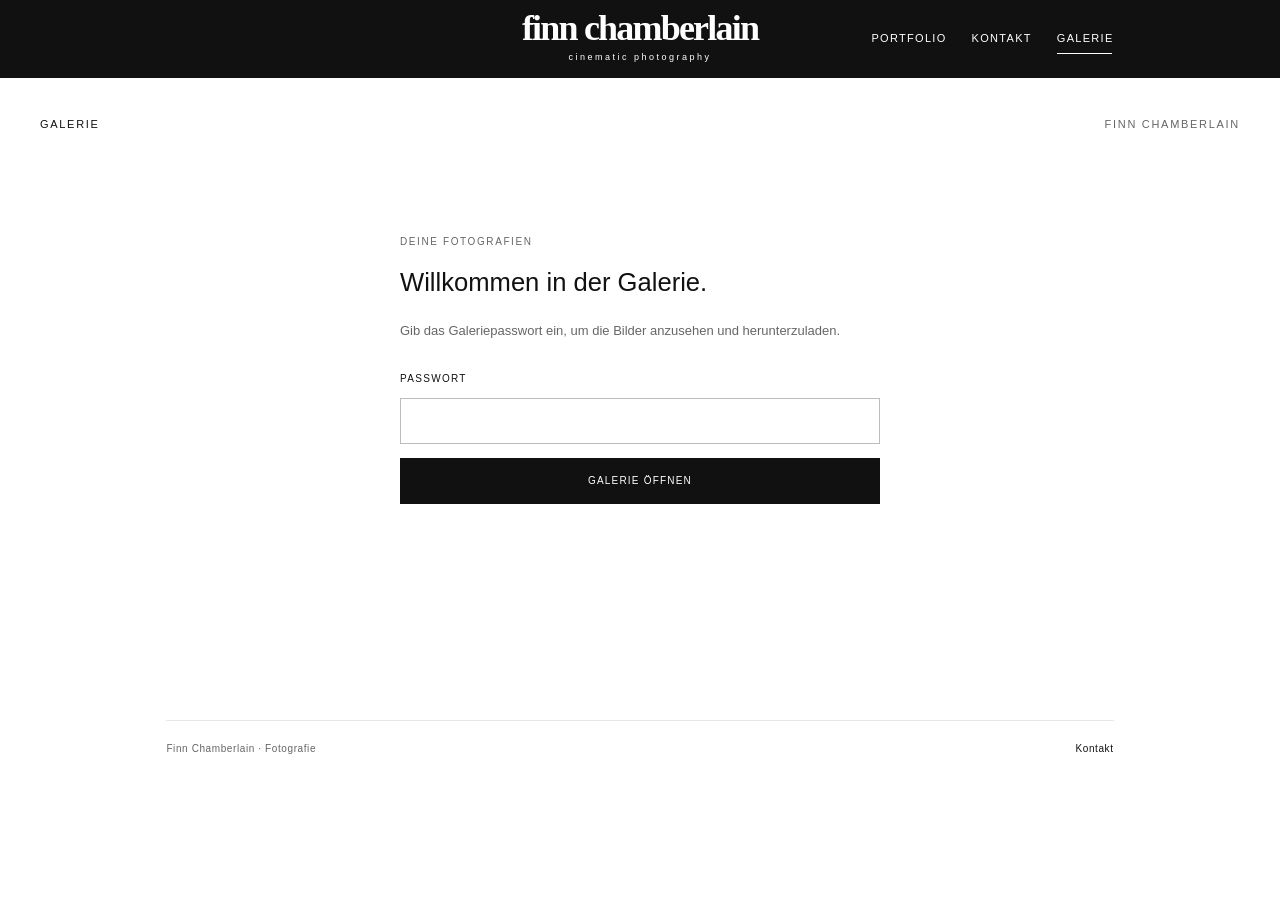
==== galerie/index.html @ cdeca8a9 "Initial photography portfolio and client gallery" ====
<!doctype html>
<html lang="de">
<head>
  <meta charset="utf-8">
  <meta name="viewport" content="width=device-width, initial-scale=1">
  <meta name="robots" content="noindex, nofollow">
  <meta name="theme-color" content="#111111">
  <title>Galerie — Finn Chamberlain</title>
  <link rel="stylesheet" href="../styles.css">
  <link rel="stylesheet" href="gallery.css?v=sidebar-2">
  <script src="config.js" defer></script>
  <script src="local-hint.js" defer></script>
  <script type="module" src="gallery.mjs?v=sidebar-2"></script>
</head>
<body>
  <a class="skip-link" href="#main">Zum Inhalt</a>
  <header class="site-header"><div class="header-inner">
    <a class="wordmark" href="../index.html">finn chamberlain<span>cinematic photography</span></a>
    <nav aria-label="Hauptnavigation"><a href="../index.html">Portfolio</a><a href="../about.html#kontakt">Kontakt</a><a href="./" aria-current="page">Galerie</a></nav>
  </div></header>
  <main id="main" class="page gallery-page customer-gallery-page">
    <div class="series-heading"><h1>Galerie</h1><p>Finn Chamberlain</p></div>
    <noscript><p class="message">Bitte aktiviere JavaScript, um die Galerie zu öffnen.</p></noscript>
    <section id="gate" class="gallery-gate" aria-labelledby="gate-title">
      <p class="form-eyebrow">Deine Fotografien</p>
      <h2 id="gate-title">Willkommen in der Galerie.</h2>
      <p>Gib das Galeriepasswort ein, um die Bilder anzusehen und herunterzuladen.</p>
      <form id="password-form" class="gallery-form">
        <label for="gallery-password">Passwort</label>
        <input id="gallery-password" type="password" autocomplete="current-password" required aria-describedby="login-status">
        <button class="solid-button" type="submit">Galerie öffnen</button>
        <p id="login-status" class="status-message" role="status"></p>
      </form>
    </section>
    <section id="collection" class="gallery-layout" hidden aria-label="Fotogalerie">
      <aside class="gallery-sidebar" aria-labelledby="sidebar-title">
        <button id="close-sidebar" class="text-button drawer-close" type="button" hidden>Schließen ×</button>
        <p class="form-eyebrow">Für dich bereitgestellt</p>
        <h2 id="sidebar-title">Deine Galerie.</h2>
        <dl class="gallery-facts">
          <div class="gallery-count-row"><dt>Fotografien</dt><dd id="photo-count">—</dd></div>
          <div><dt>Gesamtgröße</dt><dd id="total-size">—</dd></div>
          <div><dt>ZIP-Download</dt><dd id="archive-size">—</dd></div>
          <div><dt>Dateiformate</dt><dd id="photo-formats">—</dd></div>
          <div><dt>Dateigrößen</dt><dd id="file-size-range">—</dd></div>
          <div><dt>Stand der Galerie</dt><dd><time id="gallery-updated">—</time></dd></div>
        </dl>
        <a id="download-all" class="solid-button" download="Finn-Chamberlain-Galerie.zip" hidden><span>Alle herunterladen ↓</span><span class="button-note">ZIP</span></a>
        <p id="download-help" class="sidebar-help" hidden>Alle bereitgestellten Originaldateien in einer ZIP. Nach dem Download die ZIP-Datei entpacken.</p>
        <div class="sidebar-guide"><h3>Einzelne Bilder</h3><p>Ein Foto anklicken, um es vollständig anzusehen und einzeln herunterzuladen. Mit den Pfeiltasten wechselst du zwischen den Bildern.</p></div>
        <div class="sidebar-actions"><button id="refresh-gallery" class="text-button" type="button">Aktualisieren</button><button id="lock-gallery" class="text-button" type="button">Abmelden</button></div>
        <a class="sidebar-contact" href="../about.html#kontakt">Fragen zu deinen Fotos? Kontakt ↗</a>
      </aside>
      <div class="gallery-content">
        <button id="open-sidebar" class="solid-button mobile-sidebar-button" type="button" aria-haspopup="dialog" aria-controls="gallery-drawer">Downloads &amp; Galerie-Infos</button>
        <div class="collection-heading"><h2>Alle Fotografien</h2><p>Zum Vergrößern anklicken</p></div>
        <p id="gallery-status" class="status-message" role="status"></p>
        <div id="empty-gallery" class="empty-state" hidden><h3>Noch keine Fotos.</h3><p>Sobald die ersten Bilder veröffentlicht sind, erscheinen sie hier.</p></div>
        <div id="photo-grid" class="customer-grid"></div>
      </div>
    </section>
  </main>
  <footer class="site-footer"><span>Finn Chamberlain · Fotografie</span><a href="../about.html#kontakt">Kontakt</a></footer>
  <dialog id="gallery-drawer" class="gallery-drawer" aria-labelledby="sidebar-title"></dialog>
  <dialog id="photo-viewer" class="photo-viewer" aria-label="Vergrößerte Bildansicht">
    <div class="viewer-toolbar"><div><span id="viewer-counter"></span><p id="viewer-meta" class="viewer-meta"></p></div><button id="close-viewer" class="text-button" type="button" autofocus>Schließen ×</button></div>
    <div class="viewer-stage"><img id="viewer-image" alt=""></div>
    <div class="viewer-footer">
      <button id="previous-photo" class="text-button" type="button" aria-label="Vorheriges Foto">← Zurück</button>
      <a id="download-photo" class="text-button" download>Foto herunterladen</a>
      <button id="next-photo" class="text-button" type="button" aria-label="Nächstes Foto">Weiter →</button>
    </div>
  </dialog>
</body>
</html>
---- styles.css ----
@charset "UTF-8";

:root {
  --white: #ffffff;
  --black: #111111;
  --muted: #666666;
  --line: #e6e6e6;
  --serif: Georgia, "Times New Roman", serif;
  --sans: "Helvetica Neue", Helvetica, Arial, sans-serif;
  --content-width: 74%;
  --content-max: 1480px;
  --image-gap: clamp(16px, 1.25vw, 24px);
}

* { box-sizing: border-box; }
body {
  margin: 0;
  background: var(--white);
  color: var(--black);
  font-family: var(--sans);
  -webkit-font-smoothing: antialiased;
}
a { color: inherit; text-decoration: none; }
a:focus-visible { outline: 2px solid currentColor; outline-offset: 5px; }
h1, h2, p { margin: 0; }
::selection { color: var(--white); background: var(--black); }
.visually-hidden {
  position: absolute;
  width: 1px;
  height: 1px;
  padding: 0;
  margin: -1px;
  overflow: hidden;
  clip-path: inset(50%);
  white-space: nowrap;
  border: 0;
}
.skip-link {
  position: fixed;
  z-index: 10;
  top: 10px;
  left: 10px;
  padding: 12px 18px;
  color: var(--black);
  background: var(--white);
  transform: translateY(-160%);
}
.skip-link:focus { transform: translateY(0); }

.site-header { color: var(--white); background: var(--black); }
.header-inner {
  width: var(--content-width);
  max-width: var(--content-max);
  min-height: 78px;
  margin-inline: auto;
  display: grid;
  grid-template-columns: minmax(0, 1fr) auto minmax(0, 1fr);
  align-items: center;
  gap: 24px;
}
.wordmark {
  grid-column: 2;
  padding: 6px 0 10px;
  text-align: center;
  font-family: var(--serif);
  font-size: 36px;
  font-weight: 700;
  line-height: 1;
  letter-spacing: -1.8px;
  white-space: nowrap;
}
.wordmark span {
  display: block;
  margin-top: 5px;
  font-family: var(--sans);
  font-size: 9px;
  font-weight: 400;
  line-height: 1.4;
  letter-spacing: 2.5px;
}
.site-header nav {
  justify-self: end;
  display: flex;
  gap: 25px;
  align-items: center;
}
.site-header nav a {
  position: relative;
  padding: 12px 0;
  font-size: 11px;
  line-height: 1.4;
  letter-spacing: 1.3px;
  text-transform: uppercase;
  white-space: nowrap;
}
.site-header nav a::after {
  content: "";
  position: absolute;
  bottom: 5px;
  left: 0;
  right: 1.3px;
  height: 1px;
  background: currentColor;
  transform: scaleX(0);
  transform-origin: left;
  transition: transform 180ms ease;
}
.site-header nav a[aria-current="page"]::after,
.site-header nav a:hover::after,
.site-header nav a:focus-visible::after { transform: scaleX(1); }

.page {
  width: var(--content-width);
  max-width: var(--content-max);
  margin: clamp(32px, 3vw, 52px) auto 0;
}
.series-heading {
  display: flex;
  justify-content: space-between;
  align-items: baseline;
  gap: 12px 28px;
  margin-bottom: 18px;
}
.series-heading h1,
.series-heading h2,
.series-heading p {
  font-size: 11px;
  font-weight: 400;
  line-height: 1.6;
  letter-spacing: 1.7px;
  text-transform: uppercase;
}
.series-heading p { text-align: right; color: var(--muted); }
.series-heading h2 > span, .series-heading p > span { display: inline-block; margin-inline: 2px; }
.photo-grid {
  display: grid;
  grid-template-columns: repeat(3, minmax(0, 1fr));
  gap: var(--image-gap);
}
.photo-placeholder {
  position: relative;
  min-width: 0;
  aspect-ratio: 2 / 3;
  background: #eeeeee;
}
.photo-placeholder span {
  position: absolute;
  bottom: 14px;
  left: 14px;
  right: 14px;
  color: var(--muted);
  font-size: 10px;
  line-height: 1.5;
  letter-spacing: .5px;
}
.photo-grid img {
  display: block;
  min-width: 0;
  width: 100%;
  height: auto;
}
.portfolio-grid > img:not(.photo-landscape) { aspect-ratio: 2 / 3; object-fit: cover; }
.tokygo-grid > img:not(.photo-landscape) { aspect-ratio: 4 / 5; }
.photo-landscape { grid-column: 1 / -1; }
.photo-series + .photo-series { margin-top: 64px; }

.about-layout {
  display: grid;
  grid-template-columns: minmax(0, 1fr) minmax(0, 1.15fr);
  gap: clamp(36px, 5vw, 88px);
  align-items: start;
}
.about-heading { margin-bottom: 28px; }
.about-figure { margin: 0; }
.about-portrait { display: block; width: 100%; height: auto; }
.about-figure figcaption { display: flex; justify-content: space-between; gap: 20px; margin-top: 14px; font-size: 9px; line-height: 1.6; letter-spacing: 1px; text-transform: uppercase; }
.about-figure figcaption span { color: var(--muted); }
.about-copy { padding-top: 8px; }
.about-kicker { color: var(--muted); font-size: 9px; letter-spacing: 1.4px; text-transform: uppercase; line-height: 1.8; }
.about-copy h2 {
  margin: 14px 0 30px;
  font-size: clamp(20px, 2vw, 28px);
  font-weight: 400;
  line-height: 1.4;
  letter-spacing: 1.5px;
  text-transform: uppercase;
}
.about-prose {
  max-width: 62ch;
  font-size: 14px;
  line-height: 1.95;
  text-align: justify;
  text-align-last: left;
  -webkit-hyphens: auto;
  hyphens: auto;
  overflow-wrap: break-word;
}
.about-prose p + p { margin-top: 20px; }
.about-contact-link { display: inline-flex; align-items: center; gap: 24px; min-height: 44px; margin-top: 22px; font-size: 10px; letter-spacing: 1.4px; text-transform: uppercase; }
.about-contact-link:hover { text-decoration: underline; text-underline-offset: 5px; }
.draft-note { color: var(--muted); }
.contact-section { margin-top: 64px; scroll-margin-top: 24px; }
.about-contact { display: grid; grid-template-columns: 1fr 1.15fr; gap: clamp(36px, 5vw, 88px); padding-top: 26px; border-top: 1px solid var(--line); }
.about-contact h2 { font-size: 11px; font-weight: 400; line-height: 1.8; letter-spacing: 1.7px; text-transform: uppercase; }
.about-contact p { font-size: 13px; line-height: 1.9; }
.about-contact .draft-note { margin-top: 12px; font-size: 11px; }
.publications-section { margin-top: clamp(56px, 6vw, 96px); }
.publication-list { list-style: none; padding: 0; margin: 26px 0 0; }
.publication-entry {
  display: grid;
  grid-template-columns: 72px minmax(0, 1fr);
  align-items: baseline;
  gap: 28px;
  padding: 27px 0;
  border-top: 1px solid var(--line);
  border-bottom: 1px solid var(--line);
}
.publication-entry + .publication-entry { border-top: 0; }
.publication-entry > div { display: grid; grid-template-columns: minmax(0, 1fr) minmax(0, 1.2fr); gap: 28px; align-items: baseline; }
.publication-year { color: var(--muted); font-size: 11px; line-height: 1.8; }
.publication-entry h3 { margin: 0; font-family: var(--sans); font-size: 13px; font-weight: 400; line-height: 1.6; letter-spacing: 1px; text-transform: uppercase; }
.publication-entry p { margin: 0; color: var(--muted); font-size: 11px; line-height: 1.9; }
.site-footer {
  width: var(--content-width);
  max-width: var(--content-max);
  margin: 64px auto 0;
  padding: 20px 0 28px;
  border-top: 1px solid var(--line);
  display: flex;
  justify-content: space-between;
  gap: 20px;
  font-size: 10px;
  line-height: 1.6;
  letter-spacing: .6px;
  color: var(--muted);
}
.site-footer a { color: var(--black); }
.site-footer a:hover { text-decoration: underline; text-underline-offset: 4px; }

.brand-index { display: flex; flex-wrap: wrap; gap: 18px 36px; padding: 18px 0 35px; }
.brand-index a { padding: 7px 0; font-size: 10px; line-height: 1.6; letter-spacing: 1px; text-transform: uppercase; }
.brand-index a span { color: var(--muted); margin-right: 10px; }
.brand-index a:hover { text-decoration: underline; text-underline-offset: 5px; }
.brand-story { display: grid; grid-template-columns: minmax(0, 1fr) minmax(0, 3fr); gap: clamp(28px, 4vw, 72px); scroll-margin-top: 32px; }
.brand-story + .brand-story { margin-top: clamp(64px, 8vw, 128px); padding-top: 48px; border-top: 1px solid var(--line); }
.brand-story-info { position: sticky; top: 36px; align-self: start; padding-top: 3px; }
.brand-story-number, .brand-story-count { font-size: 9px; line-height: 1.7; letter-spacing: 1.2px; text-transform: uppercase; color: var(--muted); }
.brand-story-info h2 { margin: 25px 0 35px; font-family: var(--sans); font-size: clamp(21px, 2.1vw, 34px); font-weight: 400; line-height: 1.25; letter-spacing: -.3px; text-transform: uppercase; overflow-wrap: anywhere; }
.brand-facts { margin: 0; }
.brand-facts > div + div { margin-top: 24px; }
.brand-facts dt { margin-bottom: 7px; color: var(--muted); font-size: 9px; line-height: 1.6; letter-spacing: 1.2px; text-transform: uppercase; }
.brand-facts dd { margin: 0; font-size: 12px; line-height: 1.7; }
.brand-story-count { margin-top: 42px; padding-top: 18px; border-top: 1px solid var(--line); }
.brand-story-images { display: grid; grid-template-columns: repeat(2, minmax(0, 1fr)); gap: var(--image-gap); align-items: start; }
.brand-story-images img { display: block; min-width: 0; width: 100%; height: auto; aspect-ratio: 3 / 2; object-fit: cover; }
.brand-story-images .story-portrait { aspect-ratio: 2 / 3; }
.story-full { grid-column: 1 / -1; }
.brand-story-end { grid-column: 1 / -1; display: flex; justify-content: space-between; gap: 16px; padding-top: 2px; color: var(--muted); font-size: 8px; line-height: 1.8; letter-spacing: 1px; text-transform: uppercase; }

@media (max-width: 1200px) {
  :root { --content-width: 86%; --image-gap: 20px; }
}
@media (max-width: 1000px) {
  .header-inner { grid-template-columns: 1fr auto; }
  .wordmark { grid-column: 1; justify-self: start; }
  .about-layout { grid-template-columns: minmax(0, .85fr) minmax(0, 1.15fr); gap: 32px; }
  .about-copy { padding-top: 0; }
  .about-prose { font-size: 13px; }
}
@media (max-width: 700px) {
  :root { --content-width: 90%; --image-gap: 14px; }
  .header-inner { display: flex; flex-direction: column; gap: 3px; padding: 12px 0 9px; }
  .wordmark { font-size: 31px; padding: 3px 0 7px; }
  .wordmark span { font-size: 8px; letter-spacing: 2px; }
  .site-header nav { gap: 26px; }
  .site-header nav a { padding: 15px 0; font-size: 10px; }
  .site-header nav a::after { bottom: 8px; }
  .page { margin-top: 27px; }
  .series-heading { flex-wrap: wrap; gap: 4px 16px; margin-bottom: 12px; }
  .series-heading h1, .series-heading h2, .series-heading p { font-size: 10px; letter-spacing: 1px; }
  .series-heading p { text-align: left; }
  .photo-grid { grid-template-columns: repeat(2, minmax(0, 1fr)); }
  .portfolio-grid > .photo-repeat { display: none; }
  .photo-placeholder span { bottom: 10px; left: 10px; right: 10px; font-size: 9px; }
  .photo-series + .photo-series { margin-top: 32px; }
  .about-heading { margin-bottom: 24px; }
  .about-layout { grid-template-columns: 1fr; gap: 32px; }
  .about-figure { max-width: 440px; }
  .about-prose { max-width: none; font-size: 14px; line-height: 1.9; }
  .about-copy h2 { margin-bottom: 23px; }
  .about-contact { grid-template-columns: 1fr; gap: 16px; }
  .site-footer { margin-top: 32px; flex-wrap: wrap; }
  .brand-index { gap: 10px 24px; padding: 12px 0 30px; }
  .brand-index a { font-size: 9px; }
  .brand-story { grid-template-columns: 1fr; gap: 25px; }
  .brand-story-info { position: static; display: grid; grid-template-columns: minmax(0, 1fr) auto; column-gap: 24px; }
  .brand-story-number { grid-column: 1 / -1; margin-bottom: 15px; }
  .brand-story-info h2 { margin: 0; font-size: 26px; }
  .brand-facts { align-self: end; }
  .brand-facts > div + div { margin-top: 14px; }
  .brand-facts dd { font-size: 11px; }
  .brand-story-count { grid-column: 1 / -1; margin-top: 20px; padding-top: 13px; }
  .brand-story + .brand-story { margin-top: 54px; padding-top: 30px; }
  .publication-entry { grid-template-columns: 36px minmax(0, 1fr); gap: 12px; }
  .publication-entry > div { grid-template-columns: 1fr; gap: 8px; }
}
@media (max-width: 440px) {
  .photo-grid, .about-layout { grid-template-columns: 1fr; }
  .about-layout { gap: 28px; }
  .brand-story-info { grid-template-columns: 1fr; gap: 0; }
  .brand-facts { display: flex; flex-wrap: wrap; gap: 20px; margin-top: 20px; }
  .brand-facts > div + div { margin-top: 0; }
  .brand-story-images { grid-template-columns: 1fr; }
}

@media (prefers-reduced-motion: reduce) {
  *, *::before, *::after { transition: none !important; }
}
---- galerie/gallery.css ----
[hidden] { display: none !important; }
button, input { font: inherit; }
button { cursor: pointer; }
button:disabled { cursor: wait; opacity: .5; }
button:focus-visible, input:focus-visible { outline: 2px solid currentColor; outline-offset: 4px; }
.gallery-page { min-height: 60vh; }
.customer-gallery-page { width: calc(100% - 80px); max-width: 1600px; }
.gallery-gate { max-width: 480px; margin: clamp(50px, 8vw, 110px) auto; }
.form-eyebrow { color: var(--muted); font-size: 10px; letter-spacing: 1.6px; text-transform: uppercase; }
.gallery-gate h2 { margin: 18px 0; font-size: clamp(22px, 2vw, 28px); line-height: 1.4; font-weight: 400; }
.gallery-gate > p:not(.form-eyebrow), .muted-copy, .form-help { color: var(--muted); font-size: 13px; line-height: 1.8; }
.gallery-form { display: grid; gap: 14px; margin-top: 30px; }
.gallery-form label { font-size: 10px; letter-spacing: 1.3px; text-transform: uppercase; }
.gallery-form input { width: 100%; min-width: 0; border: 1px solid #bcbcbc; border-radius: 0; background: white; color: var(--black); padding: 14px; font-size: 14px; }
.gallery-form input[aria-invalid="true"] { border-color: #a12626; }
.solid-button { display: inline-flex; justify-content: center; align-items: center; flex-wrap: wrap; gap: 12px; min-height: 46px; padding: 14px 20px; border: 1px solid var(--black); border-radius: 0; background: var(--black); color: white; font-size: 10px; line-height: 1.5; letter-spacing: 1.2px; text-transform: uppercase; text-align: center; }
.solid-button:hover { background: #333; }
.button-note { font-size: 9px; opacity: .75; }
.text-button { display: inline-flex; justify-content: center; align-items: center; min-height: 44px; padding: 10px 0; border: 0; background: transparent; color: inherit; font-size: 10px; letter-spacing: 1px; line-height: 1.5; text-transform: uppercase; }
.text-button:hover { text-decoration: underline; text-underline-offset: 4px; }
.status-message { min-height: 1.7em; font-size: 12px; line-height: 1.7; overflow-wrap: anywhere; }
.status-message:empty { min-height: 0; }
.message { margin: 24px 0; padding: 20px; border: 1px solid var(--line); font-size: 13px; line-height: 1.8; }
.gallery-toolbar { display: flex; justify-content: space-between; align-items: center; gap: 24px; padding: 30px 0; border-top: 1px solid var(--line); }
.gallery-toolbar h2 { font-size: 17px; font-weight: 400; letter-spacing: 1px; text-transform: uppercase; margin-bottom: 6px; }
.toolbar-actions { display: flex; align-items: center; flex-wrap: wrap; gap: 20px; }
.empty-state { padding: 75px 0; text-align: center; }
.empty-state h3 { font-size: 20px; font-weight: 400; }
.empty-state p { font-size: 13px; color: var(--muted); line-height: 1.8; }
.gallery-layout { display: grid; grid-template-columns: 260px minmax(0, 1fr); grid-template-areas: "sidebar photos"; align-items: start; gap: clamp(30px, 4vw, 64px); margin-top: 38px; }
.gallery-layout > .gallery-sidebar { grid-area: sidebar; }
.gallery-sidebar { position: sticky; top: 24px; min-width: 0; align-self: start; max-height: calc(100dvh - 48px); overflow-y: auto; scrollbar-width: thin; padding-right: 8px; }
.mobile-sidebar-button { display: none; }
.gallery-drawer { position: fixed; inset: 0 auto 0 0; width: min(340px, calc(100vw - 28px)); height: 100dvh; max-width: none; max-height: none; margin: 0; padding: 22px; border: 0; border-right: 1px solid var(--line); background: white; color: var(--black); overflow-y: auto; overscroll-behavior: contain; }
.gallery-drawer::backdrop { background: rgb(0 0 0 / .45); }
.gallery-drawer .gallery-sidebar { position: static; max-height: none; overflow: visible; padding: 0; }
.drawer-close { display: flex; margin: 0 0 18px auto; }
html.gallery-modal-open { overflow: hidden; }
.gallery-sidebar h2 { margin: 16px 0 26px; font-size: 24px; font-weight: 400; letter-spacing: -.5px; }
.gallery-facts { margin: 0 0 26px; }
.gallery-facts > div { display: flex; justify-content: space-between; align-items: baseline; gap: 14px; padding: 12px 0; border-bottom: 1px solid var(--line); }
.gallery-facts dt { color: var(--muted); font-size: 10px; line-height: 1.7; }
.gallery-facts dd { margin: 0; font-size: 11px; line-height: 1.7; text-align: right; }
.gallery-facts .gallery-count-row { padding-top: 0; }
.gallery-count-row dd { font-size: 19px; letter-spacing: -.3px; }
.gallery-facts time { display: block; max-width: 140px; }
.gallery-sidebar .solid-button { width: 100%; flex-direction: column; gap: 6px; }
.sidebar-help { margin: 14px 0 0; color: var(--muted); font-size: 11px; line-height: 1.8; }
.sidebar-guide { margin-top: 26px; }
.sidebar-guide h3 { margin: 0 0 9px; font-size: 10px; font-weight: 400; letter-spacing: 1px; text-transform: uppercase; }
.sidebar-guide p { margin: 0; color: var(--muted); font-size: 11px; line-height: 1.8; }
.sidebar-actions { display: flex; flex-wrap: wrap; justify-content: space-between; gap: 12px; margin-top: 20px; padding-top: 12px; border-top: 1px solid var(--line); }
.sidebar-actions .text-button { font-size: 9px; }
.sidebar-contact { display: inline-block; margin-top: 10px; padding: 8px 0; font-size: 10px; line-height: 1.8; color: var(--muted); }
.sidebar-contact:hover { text-decoration: underline; text-underline-offset: 4px; }
.gallery-content { grid-area: photos; min-width: 0; }
.collection-heading { display: flex; justify-content: space-between; align-items: baseline; flex-wrap: wrap; gap: 10px; margin-bottom: 20px; padding-bottom: 16px; border-bottom: 1px solid var(--line); }
.collection-heading h2, .collection-heading p { font-size: 10px; font-weight: 400; letter-spacing: 1px; line-height: 1.7; text-transform: uppercase; }
.collection-heading p { font-size: 9px; color: var(--muted); }
.customer-grid { display: grid; grid-template-columns: repeat(3, minmax(0, 1fr)); gap: 30px var(--image-gap); }
.customer-grid figure { margin: 0; min-width: 0; }
.photo-open { display: block; padding: 0; width: 100%; border: 0; background: #eee; cursor: zoom-in; }
.photo-open img { display: block; width: 100%; aspect-ratio: 4 / 5; object-fit: cover; }
.customer-grid figcaption { display: flex; flex-wrap: wrap; justify-content: space-between; gap: 5px 12px; margin-top: 12px; color: var(--muted); font-size: 10px; line-height: 1.6; overflow-wrap: anywhere; }
.photo-filename { flex: 1 1 120px; color: var(--black); }
.photo-filesize { white-space: nowrap; }
.photo-viewer { width: min(1200px, 96vw); max-width: 96vw; max-height: 96dvh; margin: auto; padding: 18px 24px; border: 0; background: #111; color: white; }
.photo-viewer::backdrop { background: rgb(0 0 0 / .88); }
.viewer-toolbar, .viewer-footer { display: flex; justify-content: space-between; align-items: center; gap: 20px; font-size: 11px; }
.viewer-meta { margin-top: 6px; max-width: 70vw; color: #c6c6c6; font-size: 11px; line-height: 1.6; overflow-wrap: anywhere; }
.viewer-stage { height: min(72dvh, 850px); display: grid; place-items: center; margin: 12px 0; }
.viewer-stage img { display: block; max-width: 100%; max-height: 100%; object-fit: contain; }
.admin-intro { max-width: 650px; margin: 45px 0 25px; }
.admin-intro h2 { font-size: 24px; font-weight: 400; line-height: 1.4; margin-bottom: 18px; }
.admin-intro p { font-size: 13px; line-height: 1.8; color: var(--muted); }
.admin-connect { max-width: 580px; }
.form-help { font-size: 11px; }
.form-help a, .result-links a { text-decoration: underline; text-underline-offset: 3px; }
.upload-zone { margin-top: 30px; padding: 32px; border: 1px dashed #999; }
.upload-zone.is-dragging { background: #f3f3f3; border-color: #111; }
.upload-zone label { display: block; font-size: 12px; letter-spacing: 1px; text-transform: uppercase; margin-bottom: 18px; }
.upload-zone input { display: block; max-width: 100%; font-size: 13px; }
.upload-zone p { margin-top: 14px; font-size: 12px; line-height: 1.8; color: var(--muted); }
.upload-files { padding: 0; margin: 24px 0; list-style: none; }
.upload-files li { display: flex; justify-content: space-between; gap: 20px; padding: 12px 0; border-bottom: 1px solid var(--line); font-size: 12px; line-height: 1.6; overflow-wrap: anywhere; }
.upload-files li span:last-child { white-space: nowrap; color: var(--muted); }
.upload-progress { width: 100%; height: 8px; accent-color: #111; margin: 20px 0; }
.upload-actions { display: flex; align-items: center; flex-wrap: wrap; gap: 20px; margin-bottom: 20px; }
.result-links { margin-top: 18px; font-size: 12px; line-height: 1.8; }
.result-links a { display: inline-block; margin: 0 20px 10px 0; }
@media (max-width: 1200px) {
  .customer-grid { grid-template-columns: repeat(2, minmax(0, 1fr)); }
}
@media (max-width: 900px) {
  .gallery-toolbar { align-items: start; flex-direction: column; }
}
@media (max-width: 760px) {
  .customer-gallery-page { width: calc(100% - 32px); }
  .gallery-layout { grid-template-columns: minmax(0, 1fr); grid-template-areas: "photos"; gap: 0; margin-top: 26px; }
  .mobile-sidebar-button { display: flex; width: 100%; margin-bottom: 24px; }
}
@media (max-width: 500px) {
  .gallery-gate { margin: 45px auto; }
  .toolbar-actions { gap: 15px; }
  .toolbar-actions .solid-button { width: 100%; }
  .customer-grid { gap: 22px 12px; }
  .photo-viewer { padding: 10px 14px; }
  .viewer-footer { gap: 12px; }
  .viewer-footer .text-button { font-size: 9px; letter-spacing: .4px; }
  .viewer-stage { height: 65dvh; }
  .upload-zone { padding: 20px; }
}
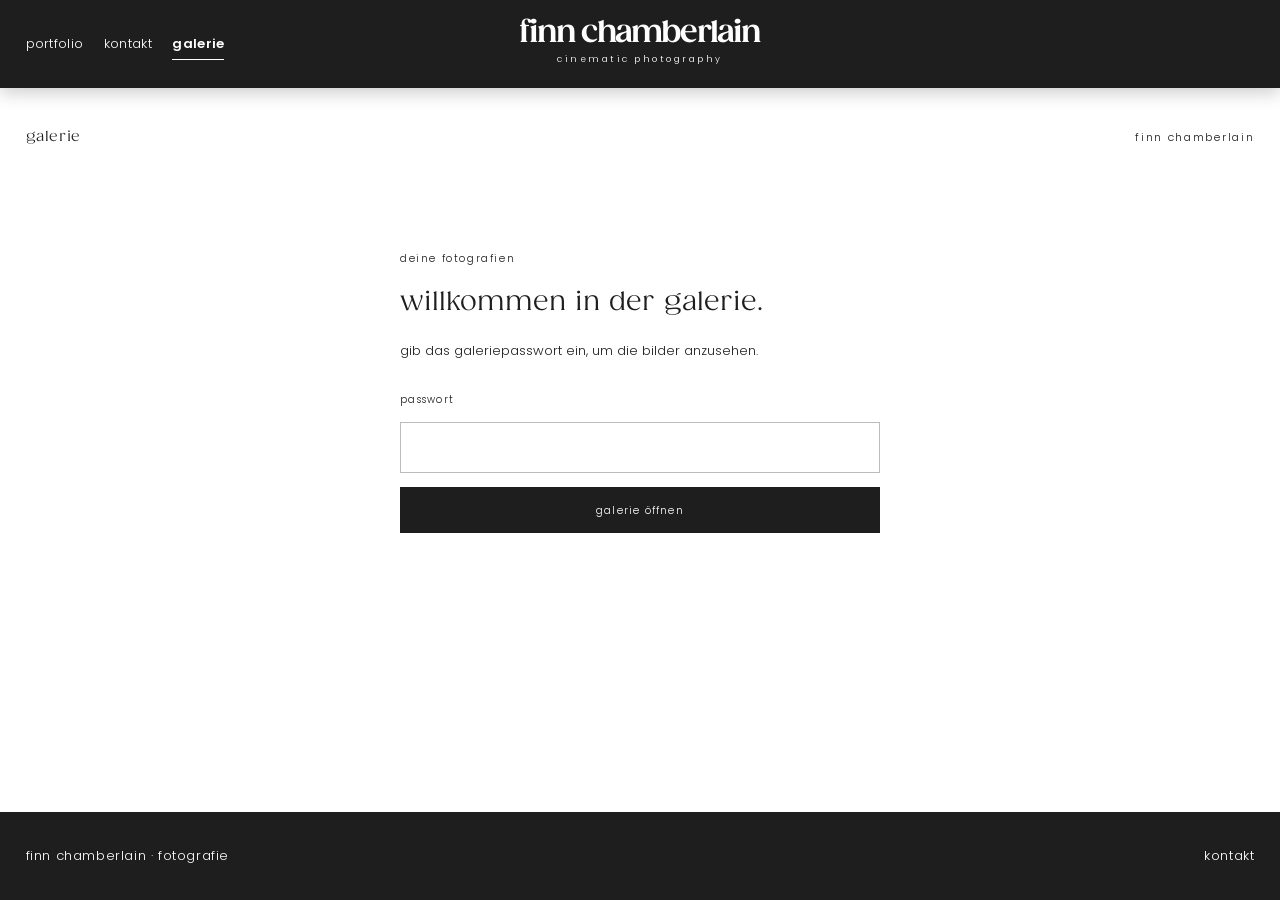
==== commit a665441c: "Redesign portfolio and enhance photo viewing" ====
--- a/galerie/index.html
+++ b/galerie/index.html
@@ -5,9 +5,10 @@
   <meta name="viewport" content="width=device-width, initial-scale=1">
   <meta name="robots" content="noindex, nofollow">
   <meta name="theme-color" content="#111111">
-  <title>Galerie — Finn Chamberlain</title>
-  <link rel="stylesheet" href="../styles.css">
-  <link rel="stylesheet" href="gallery.css?v=sidebar-2">
+  <title>galerie — finn chamberlain</title>
+  <link rel="stylesheet" href="../styles.css?v=editorial-1">
+  <link rel="stylesheet" href="gallery.css?v=editorial-1">
+  <script src="../image-protection.js" defer></script>
   <script src="config.js" defer></script>
   <script src="local-hint.js" defer></script>
   <script type="module" src="gallery.mjs?v=sidebar-2"></script>
@@ -16,7 +17,7 @@
   <a class="skip-link" href="#main">Zum Inhalt</a>
   <header class="site-header"><div class="header-inner">
     <a class="wordmark" href="../index.html">finn chamberlain<span>cinematic photography</span></a>
-    <nav aria-label="Hauptnavigation"><a href="../index.html">Portfolio</a><a href="../about.html#kontakt">Kontakt</a><a href="./" aria-current="page">Galerie</a></nav>
+    <nav aria-label="Hauptnavigation"><a href="../index.html">Portfolio</a><a href="../contact.html">Kontakt</a><a href="./" aria-current="page">Galerie</a></nav>
   </div></header>
   <main id="main" class="page gallery-page customer-gallery-page">
     <div class="series-heading"><h1>Galerie</h1><p>Finn Chamberlain</p></div>
@@ -24,7 +25,7 @@
     <section id="gate" class="gallery-gate" aria-labelledby="gate-title">
       <p class="form-eyebrow">Deine Fotografien</p>
       <h2 id="gate-title">Willkommen in der Galerie.</h2>
-      <p>Gib das Galeriepasswort ein, um die Bilder anzusehen und herunterzuladen.</p>
+      <p>gib das galeriepasswort ein, um die bilder anzusehen.</p>
       <form id="password-form" class="gallery-form">
         <label for="gallery-password">Passwort</label>
         <input id="gallery-password" type="password" autocomplete="current-password" required aria-describedby="login-status">
@@ -40,19 +41,16 @@
         <dl class="gallery-facts">
           <div class="gallery-count-row"><dt>Fotografien</dt><dd id="photo-count">—</dd></div>
           <div><dt>Gesamtgröße</dt><dd id="total-size">—</dd></div>
-          <div><dt>ZIP-Download</dt><dd id="archive-size">—</dd></div>
           <div><dt>Dateiformate</dt><dd id="photo-formats">—</dd></div>
           <div><dt>Dateigrößen</dt><dd id="file-size-range">—</dd></div>
           <div><dt>Stand der Galerie</dt><dd><time id="gallery-updated">—</time></dd></div>
         </dl>
-        <a id="download-all" class="solid-button" download="Finn-Chamberlain-Galerie.zip" hidden><span>Alle herunterladen ↓</span><span class="button-note">ZIP</span></a>
-        <p id="download-help" class="sidebar-help" hidden>Alle bereitgestellten Originaldateien in einer ZIP. Nach dem Download die ZIP-Datei entpacken.</p>
-        <div class="sidebar-guide"><h3>Einzelne Bilder</h3><p>Ein Foto anklicken, um es vollständig anzusehen und einzeln herunterzuladen. Mit den Pfeiltasten wechselst du zwischen den Bildern.</p></div>
+        <div class="sidebar-guide"><h3>einzelne bilder</h3><p>ein foto anklicken, um es vollständig anzusehen. mit den pfeiltasten wechselst du zwischen den bildern.</p></div>
         <div class="sidebar-actions"><button id="refresh-gallery" class="text-button" type="button">Aktualisieren</button><button id="lock-gallery" class="text-button" type="button">Abmelden</button></div>
-        <a class="sidebar-contact" href="../about.html#kontakt">Fragen zu deinen Fotos? Kontakt ↗</a>
+        <a class="sidebar-contact" href="../contact.html">Fragen zu deinen Fotos? Kontakt ↗</a>
       </aside>
       <div class="gallery-content">
-        <button id="open-sidebar" class="solid-button mobile-sidebar-button" type="button" aria-haspopup="dialog" aria-controls="gallery-drawer">Downloads &amp; Galerie-Infos</button>
+        <button id="open-sidebar" class="solid-button mobile-sidebar-button" type="button" aria-haspopup="dialog" aria-controls="gallery-drawer">galerie-infos</button>
         <div class="collection-heading"><h2>Alle Fotografien</h2><p>Zum Vergrößern anklicken</p></div>
         <p id="gallery-status" class="status-message" role="status"></p>
         <div id="empty-gallery" class="empty-state" hidden><h3>Noch keine Fotos.</h3><p>Sobald die ersten Bilder veröffentlicht sind, erscheinen sie hier.</p></div>
@@ -60,14 +58,13 @@
       </div>
     </section>
   </main>
-  <footer class="site-footer"><span>Finn Chamberlain · Fotografie</span><a href="../about.html#kontakt">Kontakt</a></footer>
+  <footer class="site-footer"><span>Finn Chamberlain · Fotografie</span><a href="../contact.html">Kontakt</a></footer>
   <dialog id="gallery-drawer" class="gallery-drawer" aria-labelledby="sidebar-title"></dialog>
   <dialog id="photo-viewer" class="photo-viewer" aria-label="Vergrößerte Bildansicht">
     <div class="viewer-toolbar"><div><span id="viewer-counter"></span><p id="viewer-meta" class="viewer-meta"></p></div><button id="close-viewer" class="text-button" type="button" autofocus>Schließen ×</button></div>
     <div class="viewer-stage"><img id="viewer-image" alt=""></div>
     <div class="viewer-footer">
       <button id="previous-photo" class="text-button" type="button" aria-label="Vorheriges Foto">← Zurück</button>
-      <a id="download-photo" class="text-button" download>Foto herunterladen</a>
       <button id="next-photo" class="text-button" type="button" aria-label="Nächstes Foto">Weiter →</button>
     </div>
   </dialog>
--- a/styles.css
+++ b/styles.css
@@ -1,12 +1,53 @@
 @charset "UTF-8";
+
+@font-face {
+  font-family: "Gazpacho";
+  src: url("fonts/gazpacho-regular.otf") format("opentype");
+  font-style: normal;
+  font-weight: 400;
+  font-display: swap;
+}
+
+@font-face {
+  font-family: "Gazpacho";
+  src: url("fonts/gazpacho-bold.otf") format("opentype");
+  font-style: normal;
+  font-weight: 700;
+  font-display: swap;
+}
+
+@font-face {
+  font-family: "Poppins";
+  src: url("fonts/poppins-light.ttf") format("truetype");
+  font-style: normal;
+  font-weight: 300;
+  font-display: swap;
+}
+
+@font-face {
+  font-family: "Poppins";
+  src: url("fonts/Poppins-SemiBold.ttf") format("truetype");
+  font-style: normal;
+  font-weight: 600;
+  font-display: swap;
+}
 
 :root {
   --white: #ffffff;
-  --black: #111111;
-  --muted: #666666;
-  --line: #e6e6e6;
-  --serif: Georgia, "Times New Roman", serif;
-  --sans: "Helvetica Neue", Helvetica, Arial, sans-serif;
+  --black: #1e1e1e;
+  --muted: var(--black);
+  --line: var(--black);
+  --bar-height: 88px;
+  --bar-font-size: 13px;
+  --bar-inset: max(calc((100% - var(--gallery-width)) / 2), calc((100% - var(--gallery-max)) / 2));
+  --gallery-width: 96%;
+  --gallery-max: 1840px;
+  --lightbox-edge: 8px;
+  --contact-photo-filter: grayscale(1);
+  --page-space: clamp(32px, 3vw, 52px);
+  --photo-gap: clamp(12px, 1.25vw, 24px);
+  --serif: "Gazpacho", Georgia, "Times New Roman", serif;
+  --sans: "Poppins", "Helvetica Neue", Helvetica, Arial, sans-serif;
   --content-width: 74%;
   --content-max: 1480px;
   --image-gap: clamp(16px, 1.25vw, 24px);
@@ -15,14 +56,25 @@
 * { box-sizing: border-box; }
 body {
   margin: 0;
+  min-height: 100vh;
+  display: flex;
+  flex-direction: column;
   background: var(--white);
   color: var(--black);
   font-family: var(--sans);
+  font-weight: 300;
+  text-transform: lowercase;
+  font-synthesis: none;
   -webkit-font-smoothing: antialiased;
 }
 a { color: inherit; text-decoration: none; }
 a:focus-visible { outline: 2px solid currentColor; outline-offset: 5px; }
 h1, h2, p { margin: 0; }
+h1, h2, h3, h4, h5, h6 { font-family: var(--serif); font-weight: 400; }
+button, input, select, textarea { font-family: inherit; font-weight: inherit; }
+button, input, select, textarea { text-transform: inherit; }
+img:not([src$=".svg"]) { -webkit-user-drag: none; -webkit-touch-callout: none; user-select: none; pointer-events: none; }
+img.lightbox-image, #viewer-image { pointer-events: auto; }
 ::selection { color: var(--white); background: var(--black); }
 .visually-hidden {
   position: absolute;
@@ -47,23 +99,36 @@
 }
 .skip-link:focus { transform: translateY(0); }
 
-.site-header { color: var(--white); background: var(--black); }
+.site-header {
+  position: sticky;
+  top: 0;
+  z-index: 20;
+  flex-shrink: 0;
+  height: var(--bar-height);
+  color: var(--white);
+  background: var(--black);
+  box-shadow: 0 5px 16px rgb(30 30 30 / 22%);
+  transition: transform 280ms ease, opacity 280ms ease;
+}
+.site-header.is-hidden { transform: translateY(-100%); opacity: 0; pointer-events: none; }
+.site-header:focus-within { transform: translateY(0); opacity: 1; pointer-events: auto; }
 .header-inner {
-  width: var(--content-width);
-  max-width: var(--content-max);
-  min-height: 78px;
+  width: var(--gallery-width);
+  max-width: var(--gallery-max);
+  height: 100%;
   margin-inline: auto;
   display: grid;
   grid-template-columns: minmax(0, 1fr) auto minmax(0, 1fr);
   align-items: center;
-  gap: 24px;
+  gap: 16px;
 }
 .wordmark {
   grid-column: 2;
+  grid-row: 1;
   padding: 6px 0 10px;
   text-align: center;
   font-family: var(--serif);
-  font-size: 36px;
+  font-size: 30px;
   font-weight: 700;
   line-height: 1;
   letter-spacing: -1.8px;
@@ -74,45 +139,61 @@
   margin-top: 5px;
   font-family: var(--sans);
   font-size: 9px;
-  font-weight: 400;
+  font-weight: 300;
   line-height: 1.4;
   letter-spacing: 2.5px;
 }
 .site-header nav {
-  justify-self: end;
+  grid-column: 1;
+  grid-row: 1;
+  justify-self: start;
   display: flex;
-  gap: 25px;
+  gap: clamp(12px, 1.6vw, 25px);
   align-items: center;
 }
-.site-header nav a {
+:is(.site-header, .site-footer) nav a {
   position: relative;
   padding: 12px 0;
-  font-size: 11px;
+  font-size: var(--bar-font-size);
   line-height: 1.4;
-  letter-spacing: 1.3px;
-  text-transform: uppercase;
+  letter-spacing: .3px;
   white-space: nowrap;
 }
-.site-header nav a::after {
+:is(.site-header, .site-footer) nav a::after {
   content: "";
   position: absolute;
   bottom: 5px;
   left: 0;
-  right: 1.3px;
+  right: 0;
   height: 1px;
   background: currentColor;
   transform: scaleX(0);
   transform-origin: left;
-  transition: transform 180ms ease;
-}
-.site-header nav a[aria-current="page"]::after,
-.site-header nav a:hover::after,
-.site-header nav a:focus-visible::after { transform: scaleX(1); }
+  transition: transform 480ms ease;
+}
+:is(.site-header, .site-footer) nav a[aria-current="page"] { font-weight: 700; font-synthesis: weight; }
+:is(.site-header, .site-footer) nav a[aria-current="page"]::after,
+:is(.site-header, .site-footer) nav a:hover::after,
+:is(.site-header, .site-footer) nav a:focus-visible::after { transform: scaleX(1); }
+.instagram-link { grid-column: 3; grid-row: 1; justify-self: end; display: grid; place-items: center end; width: 44px; height: 44px; }
+.instagram-link img { width: 26px; height: 26px; }
+.wordmark img { display: block; width: 240px; height: auto; max-height: 58px; object-fit: contain; }
+.page { transition: opacity 260ms ease; }
+.page.is-leaving { opacity: 0; }
+.page.is-entering { animation: page-enter 380ms ease both; }
+@keyframes page-enter { from { opacity: 0; } to { opacity: 1; } }
+@font-face {
+  font-family: "Photograph Signature";
+  src: url("fonts/Photograph%20Signature.ttf") format("truetype");
+  font-weight: 400;
+  font-style: normal;
+  font-display: swap;
+}
 
 .page {
-  width: var(--content-width);
-  max-width: var(--content-max);
-  margin: clamp(32px, 3vw, 52px) auto 0;
+  width: var(--gallery-width);
+  max-width: var(--gallery-max);
+  margin: var(--page-space) auto 0;
 }
 .series-heading {
   display: flex;
@@ -128,9 +209,10 @@
   font-weight: 400;
   line-height: 1.6;
   letter-spacing: 1.7px;
-  text-transform: uppercase;
-}
-.series-heading p { text-align: right; color: var(--muted); }
+  text-transform: lowercase;
+}
+.series-heading h1, .series-heading h2 { font-size: 14px; letter-spacing: .6px; }
+.series-heading p { text-align: right; color: var(--muted); font-weight: 300; }
 .series-heading h2 > span, .series-heading p > span { display: inline-block; margin-inline: 2px; }
 .photo-grid {
   display: grid;
@@ -141,7 +223,7 @@
   position: relative;
   min-width: 0;
   aspect-ratio: 2 / 3;
-  background: #eeeeee;
+  background: var(--white);
 }
 .photo-placeholder span {
   position: absolute;
@@ -159,35 +241,62 @@
   width: 100%;
   height: auto;
 }
-.portfolio-grid > img:not(.photo-landscape) { aspect-ratio: 2 / 3; object-fit: cover; }
-.tokygo-grid > img:not(.photo-landscape) { aspect-ratio: 4 / 5; }
-.photo-landscape { grid-column: 1 / -1; }
-.photo-series + .photo-series { margin-top: 64px; }
+.portfolio-page {
+  width: var(--gallery-width);
+  max-width: var(--gallery-max);
+  --portfolio-gap: var(--photo-gap);
+}
+.portfolio-gallery { display: grid; grid-template-columns: repeat(4, minmax(0, 1fr)); gap: var(--portfolio-gap); align-items: start; }
+.portfolio-column { display: flex; flex-direction: column; gap: var(--portfolio-gap); min-width: 0; }
+.portfolio-photo { margin: 0; min-width: 0; aspect-ratio: 2 / 3; overflow: hidden; }
+.portfolio-photo.is-landscape { aspect-ratio: 3 / 2; }
+.portfolio-photo img { display: block; width: 100%; height: 100%; object-fit: cover; }
+.portfolio-photo button { display: block; width: 100%; height: 100%; padding: 0; border: 0; background: var(--white); cursor: zoom-in; }
+.portfolio-photo button:focus-visible { outline: 2px solid var(--black); outline-offset: -4px; }
+.lightbox { position: fixed; inset: var(--bar-height) 0 0; z-index: 40; background: rgb(255 255 255 / 84%); color: var(--black); text-transform: none; }
+.lightbox[hidden] { display: none; }
+.lightbox:focus { outline: none; }
+.lightbox-content { width: 100%; height: 100%; padding: 54px 0 24px; display: grid; grid-template-rows: minmax(0, 1fr) auto; gap: 18px; }
+.lightbox-stage { position: relative; min-height: 0; display: flex; justify-content: center; align-items: center; }
+.lightbox-picture { display: flex; justify-content: center; align-items: center; width: calc(100% - 112px); max-width: var(--gallery-max); height: 100%; min-height: 0; }
+.lightbox-image { display: block; width: auto; height: auto; max-width: 100%; max-height: 100%; object-fit: contain; }
+.lightbox-control { width: 44px; height: 44px; padding: 9px; display: grid; place-items: center; border: 0; color: var(--black); background: transparent; cursor: pointer; }
+.lightbox-control svg { width: 26px; height: 26px; fill: none; stroke: currentColor; stroke-width: 1.75; stroke-linecap: round; stroke-linejoin: round; }
+.lightbox-control:focus-visible, .brand-more-button:focus-visible { outline: 2px solid currentColor; outline-offset: 3px; }
+.lightbox-close { position: absolute; top: 8px; right: var(--lightbox-edge); }
+.lightbox-previous, .lightbox-next { position: absolute; top: 50%; transform: translateY(-50%); }
+.lightbox-previous { left: var(--lightbox-edge); }
+.lightbox-next { right: var(--lightbox-edge); }
+.lightbox-caption { display: flex; justify-content: center; flex-wrap: wrap; gap: 6px 32px; padding-inline: 12px; font-size: 14px; line-height: 1.7; }
+.lightbox-caption p { display: flex; gap: 6px; }
+.lightbox-label { font-weight: 600; }
+.lightbox-open { overflow: hidden; padding-top: var(--bar-height); }
+html:has(.lightbox-open) { overflow: hidden; }
+.lightbox-open .site-header { position: fixed; inset: 0 0 auto; z-index: 50; transform: none; opacity: 1; pointer-events: auto; transition: none; }
 
 .about-layout {
   display: grid;
-  grid-template-columns: minmax(0, 1fr) minmax(0, 1.15fr);
-  gap: clamp(36px, 5vw, 88px);
+  grid-template-columns: minmax(0, 1.15fr) minmax(0, .85fr);
+  gap: clamp(40px, 7vw, 112px);
   align-items: start;
 }
-.about-heading { margin-bottom: 28px; }
-.about-figure { margin: 0; }
+.about-figure { position: relative; margin: 0; width: 100%; justify-self: end; }
 .about-portrait { display: block; width: 100%; height: auto; }
-.about-figure figcaption { display: flex; justify-content: space-between; gap: 20px; margin-top: 14px; font-size: 9px; line-height: 1.6; letter-spacing: 1px; text-transform: uppercase; }
-.about-figure figcaption span { color: var(--muted); }
-.about-copy { padding-top: 8px; }
-.about-kicker { color: var(--muted); font-size: 9px; letter-spacing: 1.4px; text-transform: uppercase; line-height: 1.8; }
-.about-copy h2 {
-  margin: 14px 0 30px;
-  font-size: clamp(20px, 2vw, 28px);
-  font-weight: 400;
-  line-height: 1.4;
-  letter-spacing: 1.5px;
-  text-transform: uppercase;
-}
+.photo-notes { position: absolute; inset: 0; pointer-events: none; }
+.photo-note { position: absolute; width: clamp(140px, 17vw, 210px); color: var(--black); font-family: "Photograph Signature", cursive; font-size: clamp(22px, 2vw, 28px); line-height: 1.2; }
+.photo-note > span { display: block; }
+.photo-note svg { display: block; width: 100%; height: auto; fill: none; stroke: currentColor; stroke-width: 1.25; stroke-linecap: round; stroke-linejoin: round; }
+.note-intro { left: 5%; top: 9%; transform: rotate(-5deg); }
+.note-coffee { left: 4%; bottom: 20%; transform: rotate(4deg); }
+.note-cats { right: 4%; bottom: 8%; text-align: right; transform: rotate(-4deg); }
+.about-copy { min-width: 0; }
+.about-quote { margin: 0; font-family: var(--serif); font-weight: 400; font-size: clamp(25px, 3.3vw, 48px); line-height: 1.2; letter-spacing: -.7px; text-transform: none; text-wrap: balance; }
+.about-author { margin: 20px 0 40px; font-family: var(--sans); font-size: var(--bar-font-size); line-height: 1.8; text-transform: none; }
 .about-prose {
-  max-width: 62ch;
-  font-size: 14px;
+  max-width: 78ch;
+  font-family: var(--sans);
+  font-size: var(--bar-font-size);
+  text-transform: none;
   line-height: 1.95;
   text-align: justify;
   text-align-last: left;
@@ -196,123 +305,148 @@
   overflow-wrap: break-word;
 }
 .about-prose p + p { margin-top: 20px; }
-.about-contact-link { display: inline-flex; align-items: center; gap: 24px; min-height: 44px; margin-top: 22px; font-size: 10px; letter-spacing: 1.4px; text-transform: uppercase; }
-.about-contact-link:hover { text-decoration: underline; text-underline-offset: 5px; }
+.about-signature { margin-top: 30px; padding-left: 8px; font-family: "Photograph Signature", cursive; font-size: clamp(46px, 5vw, 68px); line-height: 1.3; text-transform: none; }
 .draft-note { color: var(--muted); }
-.contact-section { margin-top: 64px; scroll-margin-top: 24px; }
-.about-contact { display: grid; grid-template-columns: 1fr 1.15fr; gap: clamp(36px, 5vw, 88px); padding-top: 26px; border-top: 1px solid var(--line); }
-.about-contact h2 { font-size: 11px; font-weight: 400; line-height: 1.8; letter-spacing: 1.7px; text-transform: uppercase; }
-.about-contact p { font-size: 13px; line-height: 1.9; }
-.about-contact .draft-note { margin-top: 12px; font-size: 11px; }
-.publications-section { margin-top: clamp(56px, 6vw, 96px); }
-.publication-list { list-style: none; padding: 0; margin: 26px 0 0; }
-.publication-entry {
-  display: grid;
-  grid-template-columns: 72px minmax(0, 1fr);
-  align-items: baseline;
-  gap: 28px;
-  padding: 27px 0;
-  border-top: 1px solid var(--line);
-  border-bottom: 1px solid var(--line);
-}
-.publication-entry + .publication-entry { border-top: 0; }
-.publication-entry > div { display: grid; grid-template-columns: minmax(0, 1fr) minmax(0, 1.2fr); gap: 28px; align-items: baseline; }
-.publication-year { color: var(--muted); font-size: 11px; line-height: 1.8; }
-.publication-entry h3 { margin: 0; font-family: var(--sans); font-size: 13px; font-weight: 400; line-height: 1.6; letter-spacing: 1px; text-transform: uppercase; }
-.publication-entry p { margin: 0; color: var(--muted); font-size: 11px; line-height: 1.9; }
+.about-publications { margin-top: 40px; font-family: var(--sans); font-size: var(--bar-font-size); line-height: 2; }
+.about-publications h2 { margin: 0 0 12px; font-family: var(--sans); font-size: inherit; font-weight: 600; }
+.about-publications ul { list-style: none; margin: 0; padding: 0; }
+.about-publications li { display: grid; grid-template-columns: 3.5ch 4.5ch 1.5ch minmax(0, 1fr); gap: 10px; align-items: baseline; font-variant-numeric: tabular-nums; }
 .site-footer {
-  width: var(--content-width);
-  max-width: var(--content-max);
-  margin: 64px auto 0;
-  padding: 20px 0 28px;
-  border-top: 1px solid var(--line);
+  width: 100%;
+  height: var(--bar-height);
+  flex-shrink: 0;
+  margin-top: auto;
+  padding: 0 var(--bar-inset);
   display: flex;
   justify-content: space-between;
+  align-items: center;
   gap: 20px;
-  font-size: 10px;
+  font-size: var(--bar-font-size);
   line-height: 1.6;
   letter-spacing: .6px;
-  color: var(--muted);
-}
-.site-footer a { color: var(--black); }
-.site-footer a:hover { text-decoration: underline; text-underline-offset: 4px; }
-
-.brand-index { display: flex; flex-wrap: wrap; gap: 18px 36px; padding: 18px 0 35px; }
-.brand-index a { padding: 7px 0; font-size: 10px; line-height: 1.6; letter-spacing: 1px; text-transform: uppercase; }
-.brand-index a span { color: var(--muted); margin-right: 10px; }
-.brand-index a:hover { text-decoration: underline; text-underline-offset: 5px; }
-.brand-story { display: grid; grid-template-columns: minmax(0, 1fr) minmax(0, 3fr); gap: clamp(28px, 4vw, 72px); scroll-margin-top: 32px; }
-.brand-story + .brand-story { margin-top: clamp(64px, 8vw, 128px); padding-top: 48px; border-top: 1px solid var(--line); }
-.brand-story-info { position: sticky; top: 36px; align-self: start; padding-top: 3px; }
-.brand-story-number, .brand-story-count { font-size: 9px; line-height: 1.7; letter-spacing: 1.2px; text-transform: uppercase; color: var(--muted); }
-.brand-story-info h2 { margin: 25px 0 35px; font-family: var(--sans); font-size: clamp(21px, 2.1vw, 34px); font-weight: 400; line-height: 1.25; letter-spacing: -.3px; text-transform: uppercase; overflow-wrap: anywhere; }
-.brand-facts { margin: 0; }
-.brand-facts > div + div { margin-top: 24px; }
-.brand-facts dt { margin-bottom: 7px; color: var(--muted); font-size: 9px; line-height: 1.6; letter-spacing: 1.2px; text-transform: uppercase; }
-.brand-facts dd { margin: 0; font-size: 12px; line-height: 1.7; }
-.brand-story-count { margin-top: 42px; padding-top: 18px; border-top: 1px solid var(--line); }
-.brand-story-images { display: grid; grid-template-columns: repeat(2, minmax(0, 1fr)); gap: var(--image-gap); align-items: start; }
-.brand-story-images img { display: block; min-width: 0; width: 100%; height: auto; aspect-ratio: 3 / 2; object-fit: cover; }
-.brand-story-images .story-portrait { aspect-ratio: 2 / 3; }
-.story-full { grid-column: 1 / -1; }
-.brand-story-end { grid-column: 1 / -1; display: flex; justify-content: space-between; gap: 16px; padding-top: 2px; color: var(--muted); font-size: 8px; line-height: 1.8; letter-spacing: 1px; text-transform: uppercase; }
-
+  color: var(--white);
+  background: var(--black);
+}
+.page { margin-bottom: 64px; }
+.site-footer nav { display: flex; gap: 24px; }
+.footer-credit { display: flex; gap: 7px; align-items: center; white-space: nowrap; }
+.signature { font-family: "Photograph Signature", cursive; font-size: 26px; line-height: 1; letter-spacing: 0; text-transform: none; }
+.legal-section { margin-top: 48px; scroll-margin-top: calc(var(--bar-height) + 24px); }
+.legal-section h2 { margin-bottom: 16px; }
+.legal-section p { font-size: 14px; line-height: 1.9; max-width: 65ch; }
+.legal-page { overflow-wrap: anywhere; }
+.legal-page h1 { font-size: clamp(32px, 4vw, 54px); }
+.legal-intro { margin-top: 24px; max-width: 85ch; font-size: var(--bar-font-size); line-height: 1.9; }
+.legal-section { max-width: 85ch; }
+.legal-section h2 { font-size: 23px; line-height: 1.4; }
+.legal-section p, .legal-section li, .legal-section dd, .legal-section dt { font-size: var(--bar-font-size); line-height: 1.9; }
+.legal-section p + p { margin-top: 14px; }
+.legal-section ul { padding-left: 20px; }
+.legal-section dl { margin: 0; }
+.legal-section dd { margin: 0 0 16px; overflow-wrap: anywhere; }
+.legal-section dt { font-weight: 600; }
+.legal-section a, .legal-intro a { text-decoration: underline; text-underline-offset: 4px; overflow-wrap: anywhere; }
+.legal-placeholder { font-weight: 600; }
+
+.brand-heading { display: flex; justify-content: space-between; align-items: center; gap: 20px; margin-bottom: var(--photo-gap); }
+.brand-identity { display: flex; align-items: center; gap: 16px; }
+.brand-heading h2 { font-size: clamp(18px, 1.8vw, 26px); }
+.brand-heading > p { font-size: var(--bar-font-size); }
+.brand-logo-placeholder { width: 42px; height: 42px; display: grid; place-items: center; border: 1px solid var(--black); font-size: 11px; }
+.brand-composition { display: grid; grid-template-columns: repeat(4, minmax(0, 1fr)); gap: var(--photo-gap); align-items: start; }
+.brand-composition figure { margin: 0; overflow: hidden; min-width: 0; min-height: 0; }
+.brand-portrait, .brand-landscape-stack { aspect-ratio: 2 / 3; min-width: 0; overflow: hidden; }
+.brand-composition img { display: block; width: 100%; height: 100%; object-fit: cover; }
+.brand-landscape-stack { display: grid; grid-template-rows: repeat(2, minmax(0, 1fr)); gap: var(--photo-gap); }
+.brand-more { position: relative; }
+.brand-more-button { position: absolute; inset: 0; width: 100%; height: 100%; border: 0; padding: 16px; display: flex; flex-direction: column; gap: 16px; justify-content: center; align-items: center; color: var(--white); background: rgb(30 30 30 / 45%); cursor: pointer; font-size: 13px; }
+.more-circle { display: grid; place-items: center; width: clamp(40px, 4.5vw, 64px); aspect-ratio: 1; border-radius: 50%; background: var(--white); color: var(--black); }
+.more-circle svg { width: 26px; height: 26px; fill: none; stroke: currentColor; stroke-width: 1.25; stroke-linecap: round; }
+.brand-divider { margin: var(--page-space) 0; border: 0; border-top: 1px solid var(--black); }
+.brands-cta { text-align: center; padding: var(--page-space) 0; }
+.brands-cta h2 { font-size: clamp(26px, 3.4vw, 48px); line-height: 1.25; margin-bottom: 24px; }
+.cta-button { display: inline-flex; align-items: center; gap: 32px; padding: 15px 24px; border: 1px solid var(--black); color: var(--white); background: var(--black); font-size: 13px; transition: background 180ms ease, color 180ms ease; }
+.cta-button:hover { background: var(--white); color: var(--black); }
+html:has(.is-contact) { height: 100%; overflow: hidden; }
+body.is-contact { height: 100vh; height: 100dvh; min-height: 0; overflow: hidden; padding-block: var(--bar-height); }
+.is-contact .site-header { position: fixed; inset: 0 0 auto; transform: none; opacity: 1; pointer-events: auto; }
+.is-contact .site-footer { position: fixed; inset: auto 0 0; margin: 0; }
+.is-contact .contact-page { position: relative; flex: 1; min-height: 0; margin: min(var(--page-space), 5dvh) auto; display: grid; place-items: center; }
+.contact-background { position: absolute; inset: 0; width: 100%; height: 100%; object-fit: cover; opacity: .22; filter: var(--contact-photo-filter); }
+.contact-center { position: relative; z-index: 1; text-align: center; padding: 12px; font-family: var(--sans); font-size: clamp(16px, 2.3vw, 32px); line-height: 1.5; }
+.contact-email { font-size: inherit; }
+.contact-center p { margin-top: 12px; font-size: inherit; }
+.contact-email, .contact-instagram { font-weight: 600; text-decoration: underline; text-underline-offset: 4px; }
+.contact-center p > span { font-weight: 300; }
+
+@media (max-width: 1200px) {
+  :root { --bar-height: 112px; }
+  .header-inner { grid-template-rows: 66px 46px; }
+  .site-header nav { grid-column: 1 / -1; grid-row: 2; justify-self: start; }
+  .wordmark { font-size: 28px; }
+  .site-footer { flex-direction: column; justify-content: center; align-items: stretch; gap: 14px; }
+  .site-footer > :last-child { align-self: flex-end; }
+}
 @media (max-width: 1200px) {
   :root { --content-width: 86%; --image-gap: 20px; }
 }
 @media (max-width: 1000px) {
-  .header-inner { grid-template-columns: 1fr auto; }
-  .wordmark { grid-column: 1; justify-self: start; }
-  .about-layout { grid-template-columns: minmax(0, .85fr) minmax(0, 1.15fr); gap: 32px; }
-  .about-copy { padding-top: 0; }
-  .about-prose { font-size: 13px; }
+  .about-layout { gap: 32px; }
 }
 @media (max-width: 700px) {
-  :root { --content-width: 90%; --image-gap: 14px; }
-  .header-inner { display: flex; flex-direction: column; gap: 3px; padding: 12px 0 9px; }
-  .wordmark { font-size: 31px; padding: 3px 0 7px; }
+  :root { --content-width: 90%; --image-gap: 14px; --bar-font-size: 12px; --gallery-width: 96%; }
+  .header-inner { gap: 0; }
+  .wordmark { font-size: 25px; padding: 3px 0 7px; }
+  .wordmark img { width: 210px; max-height: 50px; }
   .wordmark span { font-size: 8px; letter-spacing: 2px; }
-  .site-header nav { gap: 26px; }
-  .site-header nav a { padding: 15px 0; font-size: 10px; }
-  .site-header nav a::after { bottom: 8px; }
+  .site-header nav { gap: clamp(10px, 3vw, 20px); }
+  :is(.site-header, .site-footer) nav a { padding: 15px 0; }
+  :is(.site-header, .site-footer) nav a::after { bottom: 8px; }
   .page { margin-top: 27px; }
   .series-heading { flex-wrap: wrap; gap: 4px 16px; margin-bottom: 12px; }
   .series-heading h1, .series-heading h2, .series-heading p { font-size: 10px; letter-spacing: 1px; }
+  .series-heading h1, .series-heading h2 { font-size: 13px; letter-spacing: .5px; }
   .series-heading p { text-align: left; }
   .photo-grid { grid-template-columns: repeat(2, minmax(0, 1fr)); }
-  .portfolio-grid > .photo-repeat { display: none; }
+  .portfolio-gallery { grid-template-columns: repeat(2, minmax(0, 1fr)); }
   .photo-placeholder span { bottom: 10px; left: 10px; right: 10px; font-size: 9px; }
-  .photo-series + .photo-series { margin-top: 32px; }
-  .about-heading { margin-bottom: 24px; }
-  .about-layout { grid-template-columns: 1fr; gap: 32px; }
-  .about-figure { max-width: 440px; }
-  .about-prose { max-width: none; font-size: 14px; line-height: 1.9; }
-  .about-copy h2 { margin-bottom: 23px; }
-  .about-contact { grid-template-columns: 1fr; gap: 16px; }
-  .site-footer { margin-top: 32px; flex-wrap: wrap; }
-  .brand-index { gap: 10px 24px; padding: 12px 0 30px; }
-  .brand-index a { font-size: 9px; }
-  .brand-story { grid-template-columns: 1fr; gap: 25px; }
-  .brand-story-info { position: static; display: grid; grid-template-columns: minmax(0, 1fr) auto; column-gap: 24px; }
-  .brand-story-number { grid-column: 1 / -1; margin-bottom: 15px; }
-  .brand-story-info h2 { margin: 0; font-size: 26px; }
-  .brand-facts { align-self: end; }
-  .brand-facts > div + div { margin-top: 14px; }
-  .brand-facts dd { font-size: 11px; }
-  .brand-story-count { grid-column: 1 / -1; margin-top: 20px; padding-top: 13px; }
-  .brand-story + .brand-story { margin-top: 54px; padding-top: 30px; }
-  .publication-entry { grid-template-columns: 36px minmax(0, 1fr); gap: 12px; }
-  .publication-entry > div { grid-template-columns: 1fr; gap: 8px; }
+  .about-layout { grid-template-columns: 1fr; gap: 0; }
+  .about-copy { display: contents; }
+  .about-quote { order: 1; }
+  .about-author { order: 2; margin-bottom: 28px; }
+  .about-figure { order: 3; margin-bottom: 32px; }
+  .about-prose { order: 4; }
+  .about-signature { order: 5; }
+  .about-publications { order: 6; }
+  .about-prose { max-width: none; line-height: 1.9; }
+  .about-figure { max-width: 480px; }
+  .page { margin-bottom: 32px; }
+  .site-footer { padding: 12px var(--bar-inset); }
+  .site-footer nav { gap: clamp(10px, 3vw, 18px); }
+  :root { --page-space: 27px; }
+  .brand-composition { grid-template-columns: repeat(2, minmax(0, 1fr)); }
+  .lightbox-content { padding-bottom: 18px; gap: 12px; }
+  .lightbox-picture { width: calc(100% - 96px); }
 }
 @media (max-width: 440px) {
+  .portfolio-gallery { grid-template-columns: 1fr; }
+  .brand-composition { grid-template-columns: 1fr; }
   .photo-grid, .about-layout { grid-template-columns: 1fr; }
-  .about-layout { gap: 28px; }
-  .brand-story-info { grid-template-columns: 1fr; gap: 0; }
-  .brand-facts { display: flex; flex-wrap: wrap; gap: 20px; margin-top: 20px; }
-  .brand-facts > div + div { margin-top: 0; }
-  .brand-story-images { grid-template-columns: 1fr; }
+}
+
+@media (max-height: 400px) {
+  .is-contact { --bar-height: 72px; --bar-font-size: 11px; }
+  .is-contact .wordmark img { max-height: 30px; width: 180px; }
+  .is-contact .site-footer { padding-block: 0; gap: 4px; }
+  .is-contact :is(.site-header, .site-footer) nav a { padding-block: 7px; }
+  .is-contact .contact-center { padding: 4px; }
+  .is-contact .contact-center p { margin-top: 4px; }
+  .lightbox-content { padding-top: 44px; padding-bottom: 8px; gap: 4px; }
+}
+@media (max-height: 400px) and (max-width: 1200px) {
+  .is-contact .header-inner { grid-template-rows: 40px 32px; }
 }
 
 @media (prefers-reduced-motion: reduce) {
-  *, *::before, *::after { transition: none !important; }
-}
+  *, *::before, *::after { transition: none !important; animation: none !important; }
+}
--- a/galerie/gallery.css
+++ b/galerie/gallery.css
@@ -4,7 +4,7 @@
 button:disabled { cursor: wait; opacity: .5; }
 button:focus-visible, input:focus-visible { outline: 2px solid currentColor; outline-offset: 4px; }
 .gallery-page { min-height: 60vh; }
-.customer-gallery-page { width: calc(100% - 80px); max-width: 1600px; }
+.customer-gallery-page { width: var(--gallery-width); max-width: var(--gallery-max); }
 .gallery-gate { max-width: 480px; margin: clamp(50px, 8vw, 110px) auto; }
 .form-eyebrow { color: var(--muted); font-size: 10px; letter-spacing: 1.6px; text-transform: uppercase; }
 .gallery-gate h2 { margin: 18px 0; font-size: clamp(22px, 2vw, 28px); line-height: 1.4; font-weight: 400; }
@@ -56,7 +56,7 @@
 .gallery-content { grid-area: photos; min-width: 0; }
 .collection-heading { display: flex; justify-content: space-between; align-items: baseline; flex-wrap: wrap; gap: 10px; margin-bottom: 20px; padding-bottom: 16px; border-bottom: 1px solid var(--line); }
 .collection-heading h2, .collection-heading p { font-size: 10px; font-weight: 400; letter-spacing: 1px; line-height: 1.7; text-transform: uppercase; }
-.collection-heading p { font-size: 9px; color: var(--muted); }
+.collection-heading p { font-size: 9px; color: var(--muted); font-weight: 300; }
 .customer-grid { display: grid; grid-template-columns: repeat(3, minmax(0, 1fr)); gap: 30px var(--image-gap); }
 .customer-grid figure { margin: 0; min-width: 0; }
 .photo-open { display: block; padding: 0; width: 100%; border: 0; background: #eee; cursor: zoom-in; }
@@ -65,6 +65,7 @@
 .photo-filename { flex: 1 1 120px; color: var(--black); }
 .photo-filesize { white-space: nowrap; }
 .photo-viewer { width: min(1200px, 96vw); max-width: 96vw; max-height: 96dvh; margin: auto; padding: 18px 24px; border: 0; background: #111; color: white; }
+.photo-viewer { text-transform: none; }
 .photo-viewer::backdrop { background: rgb(0 0 0 / .88); }
 .viewer-toolbar, .viewer-footer { display: flex; justify-content: space-between; align-items: center; gap: 20px; font-size: 11px; }
 .viewer-meta { margin-top: 6px; max-width: 70vw; color: #c6c6c6; font-size: 11px; line-height: 1.6; overflow-wrap: anywhere; }
@@ -88,6 +89,7 @@
 .upload-actions { display: flex; align-items: center; flex-wrap: wrap; gap: 20px; margin-bottom: 20px; }
 .result-links { margin-top: 18px; font-size: 12px; line-height: 1.8; }
 .result-links a { display: inline-block; margin: 0 20px 10px 0; }
+:is(.form-eyebrow, .gallery-form label, .solid-button, .text-button, .gallery-toolbar h2, .sidebar-guide h3, .collection-heading h2, .collection-heading p, .upload-zone label) { text-transform: lowercase; }
 @media (max-width: 1200px) {
   .customer-grid { grid-template-columns: repeat(2, minmax(0, 1fr)); }
 }
@@ -95,7 +97,6 @@
   .gallery-toolbar { align-items: start; flex-direction: column; }
 }
 @media (max-width: 760px) {
-  .customer-gallery-page { width: calc(100% - 32px); }
   .gallery-layout { grid-template-columns: minmax(0, 1fr); grid-template-areas: "photos"; gap: 0; margin-top: 26px; }
   .mobile-sidebar-button { display: flex; width: 100%; margin-bottom: 24px; }
 }
